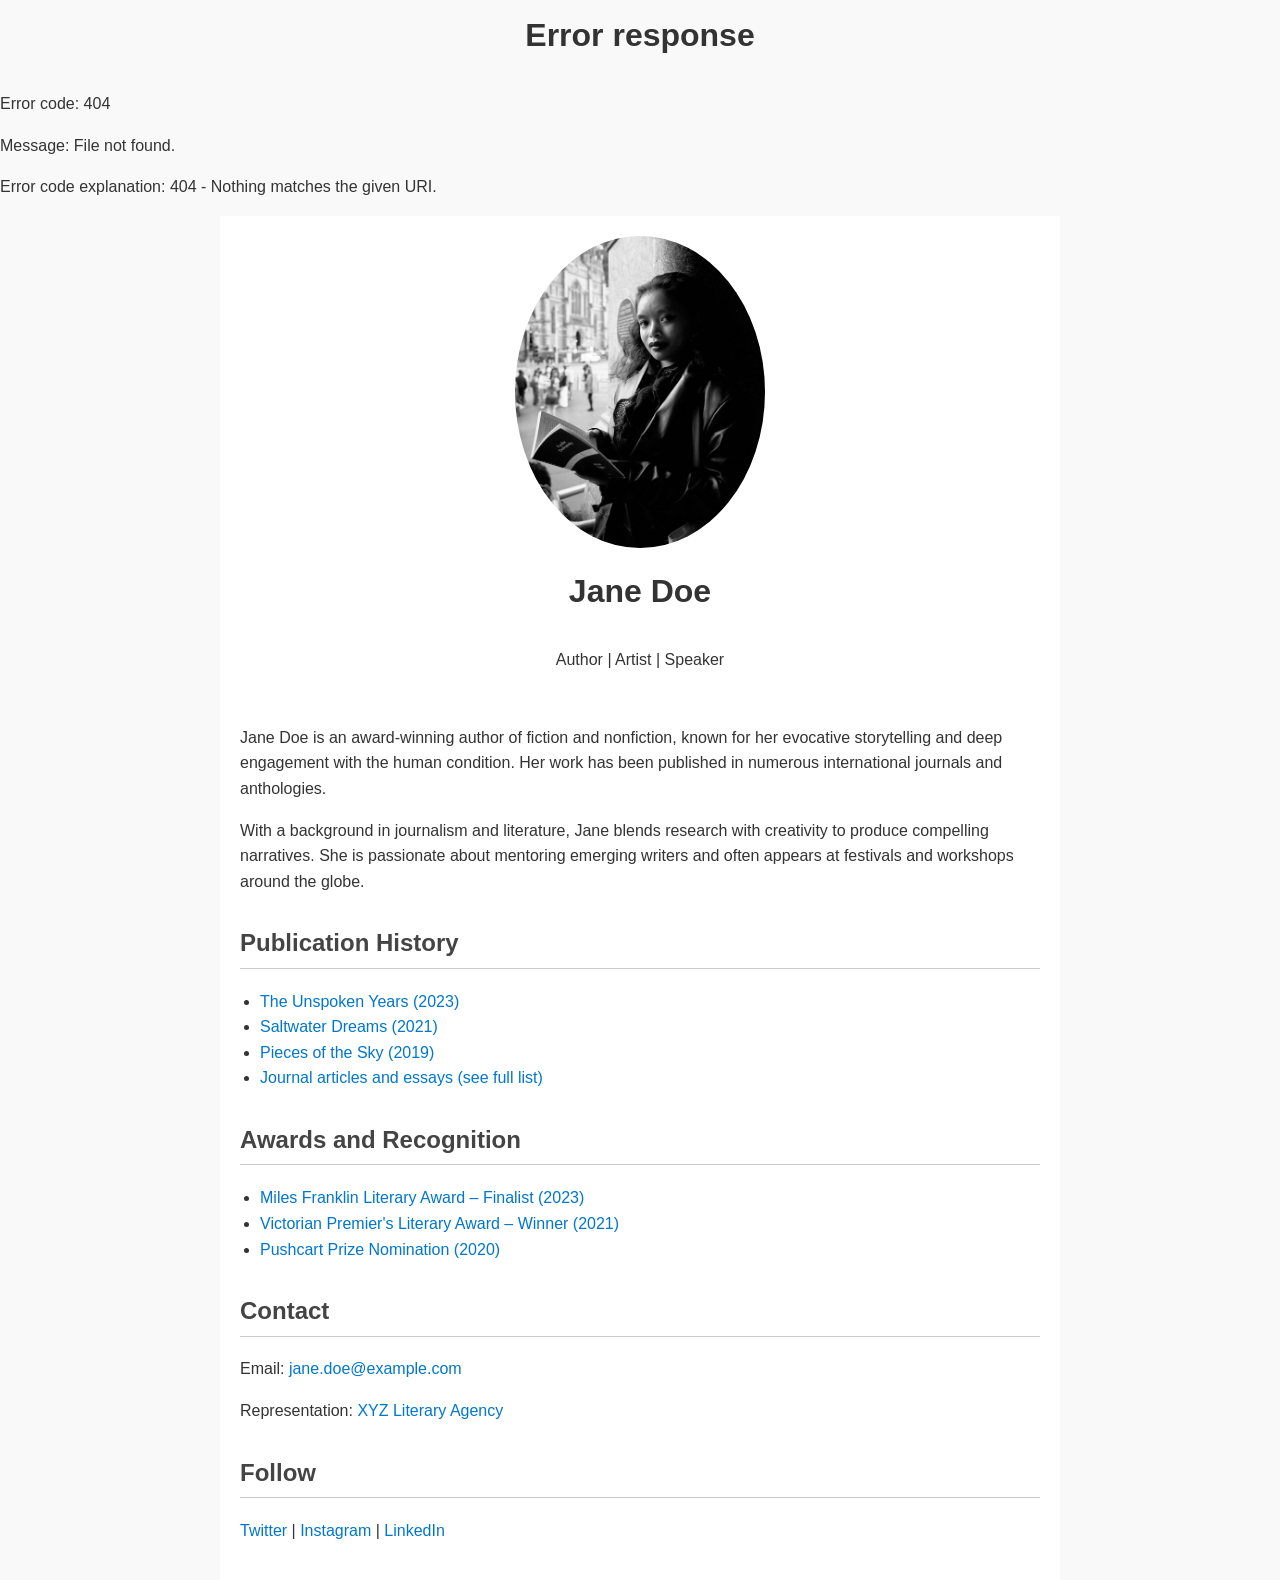
==== index.html @ 10e030a6 "headshot" ====
<!DOCTYPE html>
<html lang="en">
  <head>
    <meta charset="UTF-8" />
    <meta name="viewport" content="width=device-width, initial-scale=1.0" />
    <!-- import fonts here -->

    <title>Crislin Rosete</title>
    <link rel="stylesheet" href="./style.css" />
  </head>
  
  <body>
      <!-- menu header -->
    <div id="header-placeholder"></div>
    <!-- load header -->
    <script>
      fetch("header.html")
        .then((res) => res.text())
        .then((html) => {
          document.getElementById("header-placeholder").innerHTML = html;
        });
    </script>

    <div class="container">
      <header>
        <!-- edit author headshot below -->
        <img
          src="./img/my-headshot.jpeg"
          alt="Author Headshot"
        />
        <h1>Jane Doe</h1>
        <p>Author | Artist | Speaker</p>
      </header>

      <section class="bio">
        <!-- edit author bio below -->
        <p>
          Jane Doe is an award-winning author of fiction and nonfiction, known
          for her evocative storytelling and deep engagement with the human
          condition. Her work has been published in numerous international
          journals and anthologies.
        </p>
        <p>
          With a background in journalism and literature, Jane blends research
          with creativity to produce compelling narratives. She is passionate
          about mentoring emerging writers and often appears at festivals and
          workshops around the globe.
        </p>
      </section>

      <section class="publications">
        <h2>Publication History</h2>
        <!-- edit author publications below, creating new list items -->
        <ul>
          <li><a href="#">The Unspoken Years (2023)</a></li>
          <li><a href="#">Saltwater Dreams (2021)</a></li>
          <li><a href="#">Pieces of the Sky (2019)</a></li>
          <li>
            <a href="./publications.html"
              >Journal articles and essays (see full list)</a
            >
          </li>
        </ul>
      </section>

      <section class="awards">
        <h2>Awards and Recognition</h2>
        <ul>
          <li>
            <a href="#">Miles Franklin Literary Award – Finalist (2023)</a>
          </li>
          <li>
            <a href="#">Victorian Premier's Literary Award – Winner (2021)</a>
          </li>
          <li><a href="#">Pushcart Prize Nomination (2020)</a></li>
        </ul>
      </section>

      <section class="contact">
        <h2>Contact</h2>
        <p>
          Email: <a href="mailto:jane.doe@example.com">jane.doe@example.com</a>
        </p>
        <p>Representation: <a href="#">XYZ Literary Agency</a></p>
      </section>

      <section class="socials">
        <h2>Follow</h2>
        <p>
          <a href="https://twitter.com/janedoe">Twitter</a> |
          <a href="https://instagram.com/janedoe">Instagram</a> |
          <a href="https://linkedin.com/in/janedoe">LinkedIn</a>
        </p>
      </section>
    </div>
  </body>
</html>
---- style.css ----
/* make comments within this syntax */

body {
  font-family: Arial, sans-serif;
  line-height: 1.6;
  margin: 0;
  padding: 0;
  background-color: #f9f9f9;
  color: #333333;
}
.container {
  max-width: 800px;
  margin: auto;
  padding: 20px;
  background-color: #ffffff;
}
header {
  text-align: center;
  padding-bottom: 20px;
}
header img {
  width: 250px;
  border-radius: 50%;
}
h1 {
  margin: 10px 0 5px;
  text-align: center;
  margin-bottom: 30px;
}
h2 {
  color: #444444;
  border-bottom: 1px solid #cccccc;
  padding-bottom: 5px;
  margin-top: 30px;
}
ul {
  padding-left: 20px;
}
a {
  color: #0077cc;
  text-decoration: none;
}
a:hover {
  text-decoration: underline;
}
.contact,
.socials {
  margin-top: 30px;
}

/* styling for publications.html */
.container2 {
  max-width: 1000px;
  margin: auto;
  padding: 20px;
  background-color: #ffffff;
}
.article-grid {
  display: grid;
  grid-template-columns: repeat(auto-fit, minmax(280px, 1fr));
  gap: 20px;
}
.article-card {
  background: #fdfdfd;
  border: 1px solid #dddddd;
  border-radius: 8px;
  overflow: hidden;
  transition: transform 0.3s ease;
}
.article-card:hover {
  transform: scale(1.02);
}
.article-image {
  width: 100%;
  height: 180px;
  object-fit: cover;
}
.article-content {
  padding: 15px;
}
.article-title {
  font-size: 1.1em;
  margin: 0 0 10px;
}
.article-title a {
  text-decoration: none;
  color: #0077cc;
}
.article-title a:hover {
  text-decoration: underline;
}
.journal-name {
  color: #666666;
  font-size: 0.95em;
}

/* styling for header.html */
.navbar {
  width: 100%;
  background-color: #333333;
  color: white;
  padding: 10px 10px;
}
.navbar nav {
  display: flex;
  flex-wrap: wrap;
  gap: 0.75rem;
}
.navbar nav a:hover {
  text-decoration: underline;
}
.spacer {
  height: 20px;
}
    .gallery {
      font-family: sans-serif;
      margin: 0;
      padding: 0;
      background-color: #f9f9f9;
      display: flex;
      flex-direction: column;
      align-items: center;
    }

    .feature-box {
      display: flex;
      flex-direction: column;
      align-items: center;
      background: white;
      box-shadow: 0 2px 10px rgba(0, 0, 0, 0.1);
      border-radius: 1rem;
      max-width: 800px;
      padding: 2rem;
      margin: 2rem;
      text-align: center;
    }
    .feature-box img {
      width: 100%;
      max-height: 400px;
      object-fit: cover;
      border-radius: 1rem;
      margin-bottom: 1.5rem;
    }
    .feature-box h2 {
      margin-bottom: 1rem;
    }
    .feature-box p {
      margin-bottom: 1rem;
    }
    .nav-buttons {
      display: flex;
      justify-content: space-between;
      width: 100%;
      max-width: 800px;
      margin-top: 1rem;
    }
    .nav-buttons button {
      background-color: #333333;
      color: white;
      border: none;
      padding: 0.75rem 1.5rem;
      border-radius: 0.5rem;
      cursor: pointer;
    }
    .nav-buttons button:hover {
      background-color: #555555;
    }
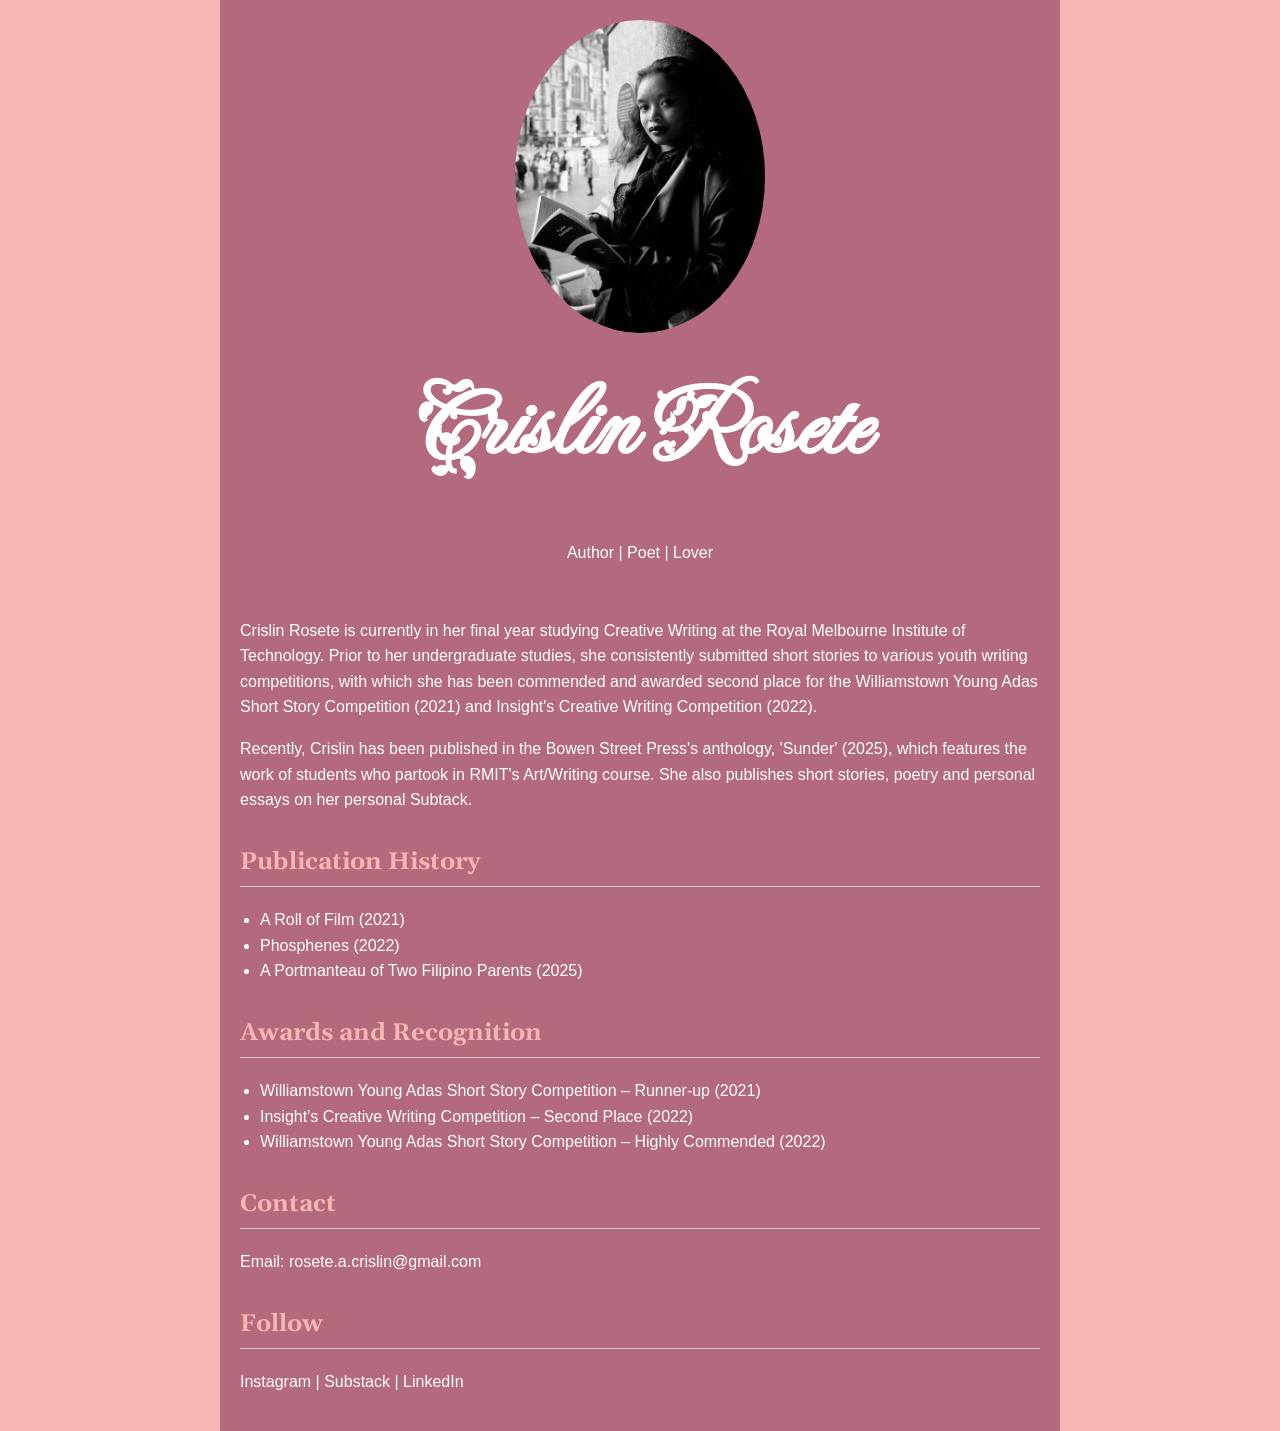
==== commit de8189d5: "finished!" ====
--- a/index.html
+++ b/index.html
@@ -4,23 +4,23 @@
     <meta charset="UTF-8" />
     <meta name="viewport" content="width=device-width, initial-scale=1.0" />
     <!-- import fonts here -->
+    <link rel="preconnect" href="https://fonts.googleapis.com">
+<link rel="preconnect" href="https://fonts.gstatic.com" crossorigin>
+<link href="https://fonts.googleapis.com/css2?family=Fleur+De+Leah&display=swap" rel="stylesheet">
 
+<link rel="preconnect" href="https://fonts.googleapis.com">
+<link rel="preconnect" href="https://fonts.gstatic.com" crossorigin>
+<link href="https://fonts.googleapis.com/css2?family=Monsieur+La+Doulaise&display=swap" rel="stylesheet">
     <title>Crislin Rosete</title>
     <link rel="stylesheet" href="./style.css" />
+
+    <link rel="preconnect" href="https://fonts.googleapis.com">
+<link rel="preconnect" href="https://fonts.gstatic.com" crossorigin>
+<link href="https://fonts.googleapis.com/css2?family=Gelasio:ital,wght@0,400..700;1,400..700&display=swap" rel="stylesheet">
+    
   </head>
   
   <body>
-      <!-- menu header -->
-    <div id="header-placeholder"></div>
-    <!-- load header -->
-    <script>
-      fetch("header.html")
-        .then((res) => res.text())
-        .then((html) => {
-          document.getElementById("header-placeholder").innerHTML = html;
-        });
-    </script>
-
     <div class="container">
       <header>
         <!-- edit author headshot below -->
@@ -28,23 +28,20 @@
           src="./img/my-headshot.jpeg"
           alt="Author Headshot"
         />
-        <h1>Jane Doe</h1>
-        <p>Author | Artist | Speaker</p>
+        <h1>Crislin Rosete</h1>
+        <p>Author | Poet | Lover</p>
       </header>
 
       <section class="bio">
         <!-- edit author bio below -->
         <p>
-          Jane Doe is an award-winning author of fiction and nonfiction, known
-          for her evocative storytelling and deep engagement with the human
-          condition. Her work has been published in numerous international
-          journals and anthologies.
+          Crislin Rosete is currently in her final year studying Creative Writing at the Royal Melbourne Institute of Technology. Prior to her undergraduate studies, 
+          she consistently submitted short stories to various youth writing competitions, with which she has been commended and 
+          awarded second place for the Williamstown Young Adas Short Story Competition (2021) and Insight's Creative Writing Competition (2022). 
         </p>
         <p>
-          With a background in journalism and literature, Jane blends research
-          with creativity to produce compelling narratives. She is passionate
-          about mentoring emerging writers and often appears at festivals and
-          workshops around the globe.
+          Recently, Crislin has been published in the Bowen Street Press's anthology, 'Sunder' (2025), which features the work of students who partook
+          in RMIT's Art/Writing course. She also publishes short stories, poetry and personal essays on her personal Subtack.
         </p>
       </section>
 
@@ -52,13 +49,11 @@
         <h2>Publication History</h2>
         <!-- edit author publications below, creating new list items -->
         <ul>
-          <li><a href="#">The Unspoken Years (2023)</a></li>
-          <li><a href="#">Saltwater Dreams (2021)</a></li>
-          <li><a href="#">Pieces of the Sky (2019)</a></li>
-          <li>
-            <a href="./publications.html"
-              >Journal articles and essays (see full list)</a
-            >
+          <li><a href="#">A Roll of Film (2021)</a></li>
+          <li><a href="#">Phosphenes (2022)</a></li>
+          <li><a href="#">A Portmanteau of Two Filipino Parents (2025)</a></li>
+        
+            
           </li>
         </ul>
       </section>
@@ -67,29 +62,27 @@
         <h2>Awards and Recognition</h2>
         <ul>
           <li>
-            <a href="#">Miles Franklin Literary Award – Finalist (2023)</a>
+            <a href="#">Williamstown Young Adas Short Story Competition – Runner-up (2021)</a>
           </li>
           <li>
-            <a href="#">Victorian Premier's Literary Award – Winner (2021)</a>
+            <a href="#">Insight's Creative Writing Competition – Second Place (2022)</a>
           </li>
-          <li><a href="#">Pushcart Prize Nomination (2020)</a></li>
+          <li><a href="#">Williamstown Young Adas Short Story Competition – Highly Commended (2022)</a></li>
         </ul>
       </section>
 
       <section class="contact">
         <h2>Contact</h2>
         <p>
-          Email: <a href="mailto:jane.doe@example.com">jane.doe@example.com</a>
-        </p>
-        <p>Representation: <a href="#">XYZ Literary Agency</a></p>
+          Email: <a href="mailto:rosete.a.crislin@gmail.com">rosete.a.crislin@gmail.com</a>
       </section>
 
       <section class="socials">
         <h2>Follow</h2>
         <p>
-          <a href="https://twitter.com/janedoe">Twitter</a> |
-          <a href="https://instagram.com/janedoe">Instagram</a> |
-          <a href="https://linkedin.com/in/janedoe">LinkedIn</a>
+          <a href="https://instagram.com/_c.rose05_">Instagram</a> |
+          <a href="https://crislinrose.substack.com/">Substack</a> |
+          <a href="https://linkedin.com/in/crislin-rosete-85b42533b/">LinkedIn</a>
         </p>
       </section>
     </div>
--- a/style.css
+++ b/style.css
@@ -5,14 +5,14 @@
   line-height: 1.6;
   margin: 0;
   padding: 0;
-  background-color: #f9f9f9;
-  color: #333333;
+  background-color: #F7B6B1;
+  color: white;
 }
 .container {
   max-width: 800px;
   margin: auto;
   padding: 20px;
-  background-color: #ffffff;
+  background-color: #B46A7D;
 }
 header {
   text-align: center;
@@ -23,12 +23,15 @@
   border-radius: 50%;
 }
 h1 {
+  font-family: 'Fleur De Leah', cursive;
+  font-size: 100px;
   margin: 10px 0 5px;
   text-align: center;
   margin-bottom: 30px;
 }
 h2 {
-  color: #444444;
+  font-family: 'gelasio', serif;
+  color: #F7B6B1;
   border-bottom: 1px solid #cccccc;
   padding-bottom: 5px;
   margin-top: 30px;
@@ -37,7 +40,7 @@
   padding-left: 20px;
 }
 a {
-  color: #0077cc;
+  color: #ffffff;
   text-decoration: none;
 }
 a:hover {
@@ -97,9 +100,9 @@
 /* styling for header.html */
 .navbar {
   width: 100%;
-  background-color: #333333;
+  background-color: #B46A7D;
   color: white;
-  padding: 10px 10px;
+  padding: 50px 50px;
 }
 .navbar nav {
   display: flex;
@@ -112,15 +115,6 @@
 .spacer {
   height: 20px;
 }
-    .gallery {
-      font-family: sans-serif;
-      margin: 0;
-      padding: 0;
-      background-color: #f9f9f9;
-      display: flex;
-      flex-direction: column;
-      align-items: center;
-    }
 
     .feature-box {
       display: flex;
@@ -156,7 +150,7 @@
     }
     .nav-buttons button {
       background-color: #333333;
-      color: white;
+      color: rgb(0, 0, 0);
       border: none;
       padding: 0.75rem 1.5rem;
       border-radius: 0.5rem;
